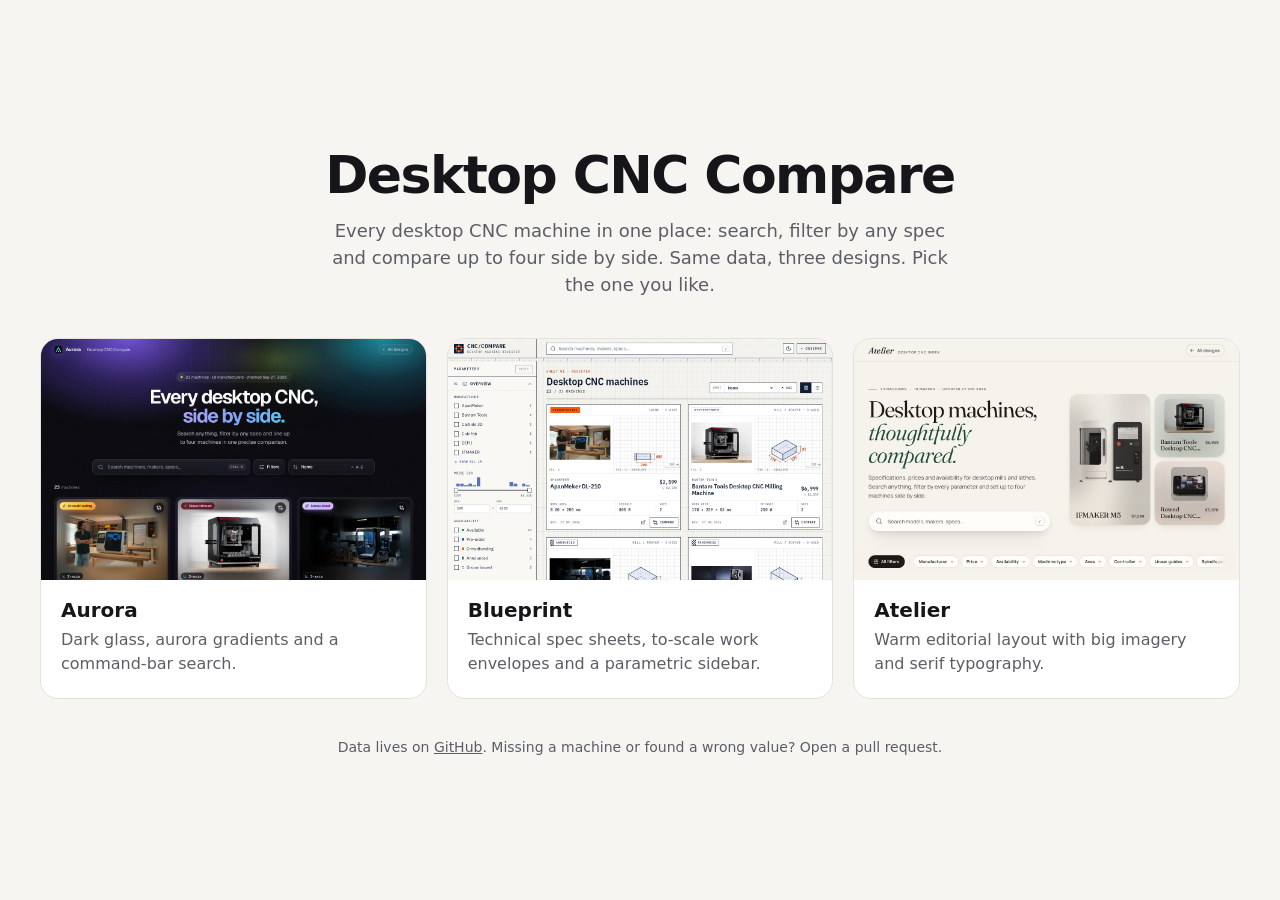
==== site/index.html @ c028979e "feat(site): three designs and a design picker - Aurora: dark glass, command-bar search, command-pale" ====
<!doctype html>
<html lang="en">
<head>
  <meta charset="utf-8">
  <meta name="viewport" content="width=device-width, initial-scale=1">
  <title>Desktop CNC Compare</title>
  <meta name="description" content="Browse, filter and compare desktop CNC machines side by side. Pick one of three designs.">
  <link rel="icon" href="data:image/svg+xml,%3Csvg xmlns='http://www.w3.org/2000/svg' viewBox='0 0 24 24' fill='none' stroke='%23888' stroke-width='2' stroke-linecap='round' stroke-linejoin='round'%3E%3Cpath d='M18 6h4'/%3E%3Cpath d='m5 10-2 8'/%3E%3Cpath d='m7 18 2-8'/%3E%3Cpath d='M13 10H4a2 2 0 0 1-2-2V4a2 2 0 0 1 2-2h9a1 1 0 0 1 1 1v6a1 1 0 0 1-1 1l-.81 3.242a1 1 0 0 1-.97.758H8'/%3E%3C/svg%3E">
  <style>
    :root {
      color-scheme: light dark;
      --bg: #f6f5f2; --fg: #16161a; --muted: #5d5d66; --card: #fff; --line: #e4e2dc;
      font-family: ui-sans-serif, system-ui, -apple-system, "Segoe UI", Roboto, sans-serif;
    }
    @media (prefers-color-scheme: dark) {
      :root { --bg: #0d0d10; --fg: #f1f1f3; --muted: #a0a0ab; --card: #17171c; --line: #2a2a31; }
    }
    * { box-sizing: border-box; }
    body { margin: 0; background: var(--bg); color: var(--fg); min-height: 100dvh; display: grid; place-content: center; padding: 48px 16px; }
    header { text-align: center; max-width: 640px; margin: 0 auto 40px; }
    h1 { font-size: clamp(2rem, 5vw, 3.25rem); letter-spacing: -0.03em; margin: 0 0 12px; }
    header p { color: var(--muted); font-size: 1.125rem; line-height: 1.5; margin: 0; }
    ul { list-style: none; padding: 0; margin: 0 auto; display: grid; gap: 20px; grid-template-columns: repeat(auto-fit, minmax(min(100%, 320px), 1fr)); max-width: 1200px; }
    a { display: block; height: 100%; color: inherit; text-decoration: none; background: var(--card); border: 1px solid var(--line); border-radius: 18px; overflow: hidden; transition: transform .2s ease, box-shadow .2s ease; }
    a:hover { transform: translateY(-4px); box-shadow: 0 18px 40px -18px rgb(0 0 0 / .35); }
    a:focus-visible { outline: 3px solid #6d5dfc; outline-offset: 3px; }
    img { display: block; width: 100%; aspect-ratio: 16 / 10; object-fit: cover; object-position: top; background: var(--line); }
    .body { padding: 18px 20px 22px; }
    h2 { margin: 0 0 6px; font-size: 1.25rem; }
    .body p { margin: 0; color: var(--muted); line-height: 1.5; }
    footer { text-align: center; margin-top: 40px; color: var(--muted); font-size: .875rem; }
    footer a { display: inline; background: none; border: 0; text-decoration: underline; }
    @media (prefers-reduced-motion: reduce) { a { transition: none; } a:hover { transform: none; } }
  </style>
</head>
<body>
  <header>
    <h1>Desktop CNC Compare</h1>
    <p>Every desktop CNC machine in one place: search, filter by any spec and compare up to four side by side. Same data, three designs. Pick the one you like.</p>
  </header>
  <main>
    <ul>
      <li><a href="aurora/"><img src="previews/aurora.jpg" alt="Preview of the Aurora design" loading="lazy"><div class="body"><h2>Aurora</h2><p>Dark glass, aurora gradients and a command-bar search.</p></div></a></li>
      <li><a href="blueprint/"><img src="previews/blueprint.jpg" alt="Preview of the Blueprint design" loading="lazy"><div class="body"><h2>Blueprint</h2><p>Technical spec sheets, to-scale work envelopes and a parametric sidebar.</p></div></a></li>
      <li><a href="atelier/"><img src="previews/atelier.jpg" alt="Preview of the Atelier design" loading="lazy"><div class="body"><h2>Atelier</h2><p>Warm editorial layout with big imagery and serif typography.</p></div></a></li>
    </ul>
  </main>
  <footer>Data lives on <a href="https://github.com/oxelf/desktop_cnc_compare">GitHub</a>. Missing a machine or found a wrong value? Open a pull request.</footer>
</body>
</html>
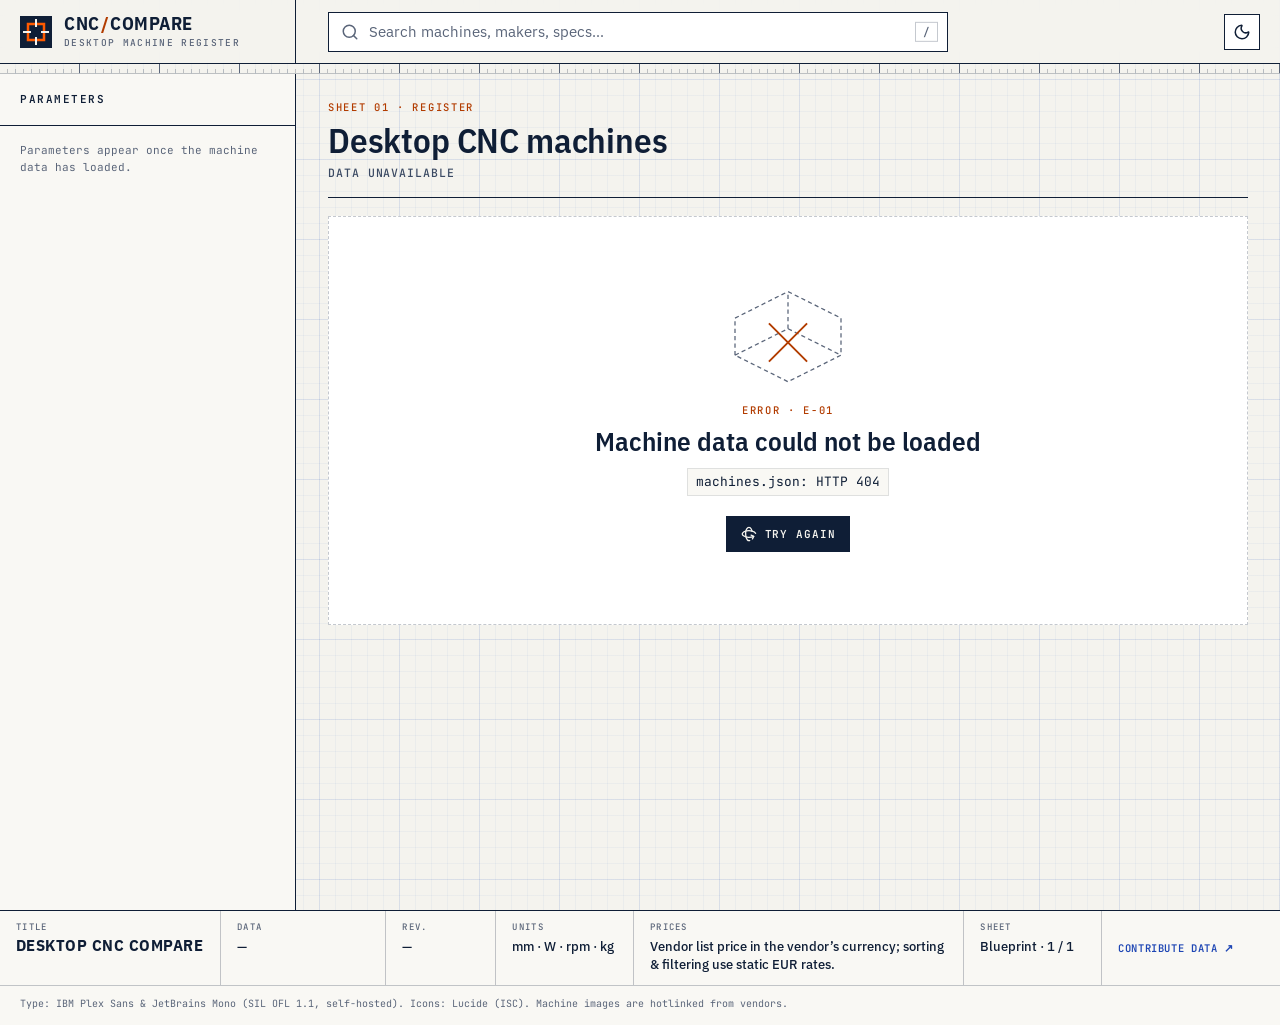
==== commit 458739f2: "refactor(site): ship Blueprint as the only design at the site root - move site/blueprint/* to site/ " ====
--- a/site/index.html
+++ b/site/index.html
@@ -2,49 +2,109 @@
 <html lang="en">
 <head>
   <meta charset="utf-8">
-  <meta name="viewport" content="width=device-width, initial-scale=1">
+  <meta name="viewport" content="width=device-width, initial-scale=1, viewport-fit=cover">
   <title>Desktop CNC Compare</title>
-  <meta name="description" content="Browse, filter and compare desktop CNC machines side by side. Pick one of three designs.">
-  <link rel="icon" href="data:image/svg+xml,%3Csvg xmlns='http://www.w3.org/2000/svg' viewBox='0 0 24 24' fill='none' stroke='%23888' stroke-width='2' stroke-linecap='round' stroke-linejoin='round'%3E%3Cpath d='M18 6h4'/%3E%3Cpath d='m5 10-2 8'/%3E%3Cpath d='m7 18 2-8'/%3E%3Cpath d='M13 10H4a2 2 0 0 1-2-2V4a2 2 0 0 1 2-2h9a1 1 0 0 1 1 1v6a1 1 0 0 1-1 1l-.81 3.242a1 1 0 0 1-.97.758H8'/%3E%3C/svg%3E">
-  <style>
-    :root {
-      color-scheme: light dark;
-      --bg: #f6f5f2; --fg: #16161a; --muted: #5d5d66; --card: #fff; --line: #e4e2dc;
-      font-family: ui-sans-serif, system-ui, -apple-system, "Segoe UI", Roboto, sans-serif;
-    }
-    @media (prefers-color-scheme: dark) {
-      :root { --bg: #0d0d10; --fg: #f1f1f3; --muted: #a0a0ab; --card: #17171c; --line: #2a2a31; }
-    }
-    * { box-sizing: border-box; }
-    body { margin: 0; background: var(--bg); color: var(--fg); min-height: 100dvh; display: grid; place-content: center; padding: 48px 16px; }
-    header { text-align: center; max-width: 640px; margin: 0 auto 40px; }
-    h1 { font-size: clamp(2rem, 5vw, 3.25rem); letter-spacing: -0.03em; margin: 0 0 12px; }
-    header p { color: var(--muted); font-size: 1.125rem; line-height: 1.5; margin: 0; }
-    ul { list-style: none; padding: 0; margin: 0 auto; display: grid; gap: 20px; grid-template-columns: repeat(auto-fit, minmax(min(100%, 320px), 1fr)); max-width: 1200px; }
-    a { display: block; height: 100%; color: inherit; text-decoration: none; background: var(--card); border: 1px solid var(--line); border-radius: 18px; overflow: hidden; transition: transform .2s ease, box-shadow .2s ease; }
-    a:hover { transform: translateY(-4px); box-shadow: 0 18px 40px -18px rgb(0 0 0 / .35); }
-    a:focus-visible { outline: 3px solid #6d5dfc; outline-offset: 3px; }
-    img { display: block; width: 100%; aspect-ratio: 16 / 10; object-fit: cover; object-position: top; background: var(--line); }
-    .body { padding: 18px 20px 22px; }
-    h2 { margin: 0 0 6px; font-size: 1.25rem; }
-    .body p { margin: 0; color: var(--muted); line-height: 1.5; }
-    footer { text-align: center; margin-top: 40px; color: var(--muted); font-size: .875rem; }
-    footer a { display: inline; background: none; border: 0; text-decoration: underline; }
-    @media (prefers-reduced-motion: reduce) { a { transition: none; } a:hover { transform: none; } }
-  </style>
+  <meta name="description" content="Spec-sheet comparison of desktop CNC mills and lathes: filter by any parameter, compare up to four machines side by side with to-scale work envelopes.">
+  <meta name="theme-color" content="#F4F3EE" media="(prefers-color-scheme: light)">
+  <meta name="theme-color" content="#0C3263" media="(prefers-color-scheme: dark)">
+  <link rel="icon" href="data:image/svg+xml,%3Csvg xmlns='http://www.w3.org/2000/svg' viewBox='0 0 32 32'%3E%3Crect width='32' height='32' fill='%230F1E36'/%3E%3Crect x='7' y='7' width='18' height='18' fill='none' stroke='%23FF5A00' stroke-width='2.5'/%3E%3Cpath d='M16 2v8M16 22v8M2 16h8M22 16h8' stroke='%23F4F3EE' stroke-width='2'/%3E%3C/svg%3E">
+  <link rel="preload" href="fonts/ibm-plex-sans.woff2" as="font" type="font/woff2" crossorigin>
+  <link rel="preload" href="fonts/jetbrains-mono.woff2" as="font" type="font/woff2" crossorigin>
+  <link rel="stylesheet" href="style.css">
+  <script>
+    // Apply the saved drawing mode before first paint (no flash).
+    try {
+      const t = localStorage.getItem('bp-theme');
+      document.documentElement.dataset.theme = t || (matchMedia('(prefers-color-scheme: dark)').matches ? 'dark' : 'light');
+    } catch { document.documentElement.dataset.theme = 'light'; }
+  </script>
+  <script type="module" src="app.js"></script>
 </head>
 <body>
-  <header>
-    <h1>Desktop CNC Compare</h1>
-    <p>Every desktop CNC machine in one place: search, filter by any spec and compare up to four side by side. Same data, three designs. Pick the one you like.</p>
+  <a class="skip" href="#main">Skip to results</a>
+
+  <header class="appbar">
+    <div class="brand">
+      <svg class="brand-mark" viewBox="0 0 32 32" aria-hidden="true"><rect class="bm-bg" width="32" height="32"/><rect class="bm-sq" x="8" y="8" width="16" height="16"/><path class="bm-x" d="M16 3v8M16 21v8M3 16h8M21 16h8"/></svg>
+      <div class="brand-t">
+        <span class="brand-name">CNC<span class="slash">/</span>Compare</span>
+        <span class="brand-sub">Desktop machine register</span>
+      </div>
+    </div>
+    <div class="search" role="search">
+      <label class="sr" for="q">Search machines</label>
+      <svg class="icon search-i" width="18" height="18" viewBox="0 0 24 24" fill="none" stroke="currentColor" stroke-width="2" stroke-linecap="round" stroke-linejoin="round" aria-hidden="true"><path d="m21 21-4.34-4.34"/><circle cx="11" cy="11" r="8"/></svg>
+      <input id="q" type="search" placeholder="Search machines, makers, specs…" autocomplete="off" spellcheck="false" enterkeyhint="search">
+      <kbd class="search-k" aria-hidden="true">/</kbd>
+    </div>
+    <nav class="appbar-r" aria-label="Site">
+      <button class="icon-btn" id="theme" type="button" aria-label="Switch to blueprint mode" title="Blueprint mode"></button>
+    </nav>
   </header>
-  <main>
-    <ul>
-      <li><a href="aurora/"><img src="previews/aurora.jpg" alt="Preview of the Aurora design" loading="lazy"><div class="body"><h2>Aurora</h2><p>Dark glass, aurora gradients and a command-bar search.</p></div></a></li>
-      <li><a href="blueprint/"><img src="previews/blueprint.jpg" alt="Preview of the Blueprint design" loading="lazy"><div class="body"><h2>Blueprint</h2><p>Technical spec sheets, to-scale work envelopes and a parametric sidebar.</p></div></a></li>
-      <li><a href="atelier/"><img src="previews/atelier.jpg" alt="Preview of the Atelier design" loading="lazy"><div class="body"><h2>Atelier</h2><p>Warm editorial layout with big imagery and serif typography.</p></div></a></li>
-    </ul>
-  </main>
-  <footer>Data lives on <a href="https://github.com/oxelf/desktop_cnc_compare">GitHub</a>. Missing a machine or found a wrong value? Open a pull request.</footer>
+  <div class="ruler" aria-hidden="true"></div>
+
+  <div class="layout" id="layout">
+    <aside class="sidebar" id="sidebar" aria-label="Filters">
+      <div class="panel" id="panel">
+        <div class="panel-head">
+          <h2 class="panel-title">Parameters</h2>
+        </div>
+        <div class="skel-lines" aria-hidden="true"><i></i><i></i><i></i><i></i><i></i><i></i><i></i></div>
+      </div>
+    </aside>
+
+    <main id="main" tabindex="-1">
+      <section class="catalog" id="catalog" aria-labelledby="h-catalog">
+        <div class="cat-head">
+          <div class="cat-title">
+            <p class="eyebrow">Sheet 01 · Register</p>
+            <h1 id="h-catalog">Desktop CNC machines</h1>
+            <p class="count" id="count" aria-live="polite">Loading data…</p>
+          </div>
+          <div class="tools" id="tools" hidden></div>
+        </div>
+        <div class="chips" id="chips" hidden></div>
+        <div class="results grid" id="results" aria-busy="true">
+          <div class="loading" role="status">
+            <svg class="plot" viewBox="0 0 120 80" aria-hidden="true"><path d="M20 58 L60 35 L100 58 L60 78 Z M20 58 V26 L60 5 L100 26 V58 M60 35 V5 M20 26 L60 45 L100 26 M60 45 V78"/></svg>
+            <span>Plotting machine register…</span>
+          </div>
+          <div class="card skel" aria-hidden="true"></div><div class="card skel" aria-hidden="true"></div><div class="card skel" aria-hidden="true"></div>
+          <div class="card skel" aria-hidden="true"></div><div class="card skel" aria-hidden="true"></div><div class="card skel" aria-hidden="true"></div>
+        </div>
+      </section>
+
+      <section class="compare" id="compare" aria-labelledby="h-compare" hidden></section>
+    </main>
+  </div>
+
+  <footer class="titleblock" id="titleblock">
+    <div class="tb-grid">
+      <div class="tb-cell tb-title"><span class="tb-k">Title</span><span class="tb-v">Desktop CNC Compare</span></div>
+      <div class="tb-cell"><span class="tb-k">Data</span><span class="tb-v" id="tb-count">—</span></div>
+      <div class="tb-cell"><span class="tb-k">Rev.</span><span class="tb-v" id="tb-rev">—</span></div>
+      <div class="tb-cell"><span class="tb-k">Units</span><span class="tb-v">mm · W · rpm · kg</span></div>
+      <div class="tb-cell tb-wide"><span class="tb-k">Prices</span><span class="tb-v">Vendor list price in the vendor’s currency; sorting &amp; filtering use static EUR rates.</span></div>
+      <div class="tb-cell"><span class="tb-k">Sheet</span><span class="tb-v">Blueprint · 1 / 1</span></div>
+      <div class="tb-cell tb-links"><a href="https://github.com/oxelf/desktop_cnc_compare" rel="noopener">Contribute data ↗</a></div>
+    </div>
+    <p class="tb-legal">Type: IBM Plex Sans &amp; JetBrains Mono (SIL OFL 1.1, self-hosted). Icons: Lucide (ISC). Machine images are hotlinked from vendors.</p>
+  </footer>
+
+  <aside class="tray" id="tray" aria-label="Comparison selection" hidden></aside>
+
+  <dialog class="drawer" id="drawer" aria-labelledby="drawer-t">
+    <div class="drawer-head">
+      <h2 id="drawer-t">Parameters</h2>
+      <button class="icon-btn" type="button" data-close-drawer aria-label="Close filters"></button>
+    </div>
+    <div class="drawer-body" id="drawer-body"></div>
+    <div class="drawer-foot">
+      <button class="btn ghost" type="button" data-clear>Reset</button>
+      <button class="btn primary" type="button" data-close-drawer id="drawer-show">Show results</button>
+    </div>
+  </dialog>
+
+  <ul class="combo-list" id="add-list" role="listbox" aria-label="Machines" hidden></ul>
 </body>
 </html>
--- a/site/style.css
+++ b/site/style.css
@@ -0,0 +1,1013 @@
+/* BLUEPRINT — drafting-paper spec sheets. Self-hosted type, no external requests. */
+
+@font-face {
+  font-family: 'Plex';
+  src: url('fonts/ibm-plex-sans.woff2') format('woff2-variations'), url('fonts/ibm-plex-sans.woff2') format('woff2');
+  font-weight: 100 700;
+  font-stretch: 75% 100%;
+  font-style: normal;
+  font-display: swap;
+}
+@font-face {
+  font-family: 'JBMono';
+  src: url('fonts/jetbrains-mono.woff2') format('woff2-variations'), url('fonts/jetbrains-mono.woff2') format('woff2');
+  font-weight: 100 800;
+  font-style: normal;
+  font-display: swap;
+}
+
+/* ---------- tokens ---------- */
+
+:root {
+  color-scheme: light;
+  --sans: 'Plex', 'IBM Plex Sans', system-ui, -apple-system, 'Segoe UI', sans-serif;
+  --mono: 'JBMono', 'JetBrains Mono', ui-monospace, 'SF Mono', Menlo, Consolas, monospace;
+
+  --paper: #f4f3ee;
+  --panel: #f9f8f4;
+  --card: #ffffff;
+  --img-bg: #ffffff;
+  --ink: #0f1e36;
+  --ink-2: #3b4a63;
+  --ink-3: #5a6579;
+  --line: #0f1e36;
+  --line-2: rgb(15 30 54 / 0.24);
+  --hair: rgb(15 30 54 / 0.11);
+  --blue: #1e46b4;
+  --blue-soft: rgb(30 70 180 / 0.07);
+  --orange: #ff5a00;
+  --orange-ink: #b23c00;
+  --on-orange: #0f1e36;
+  --focus: #1e46b4;
+  --grid-minor: rgb(30 70 180 / 0.045);
+  --grid-major: rgb(30 70 180 / 0.085);
+  --glass: rgb(244 243 238 / 0.88);
+  --shadow: 0 18px 40px -18px rgb(15 30 54 / 0.45);
+
+  --s-a: #1e46b4;  --s-a-on: #ffffff;
+  --s-b: #ff5a00;  --s-b-on: #0f1e36;
+  --s-c: #0f1e36;  --s-c-on: #ffffff;
+  --s-d: #0a7266;  --s-d-on: #ffffff;
+
+  --sidebar: 296px;
+  --appbar: 64px;
+  --gut: 32px;
+}
+
+:root[data-theme='dark'] {
+  color-scheme: dark;
+  --paper: #0c3263;
+  --panel: #0e376b;
+  --card: #103a70;
+  --img-bg: #e6edf7;
+  --ink: #f2f6ff;
+  --ink-2: #c3d3ee;
+  --ink-3: #9db3d8;
+  --line: rgb(242 246 255 / 0.82);
+  --line-2: rgb(242 246 255 / 0.3);
+  --hair: rgb(242 246 255 / 0.14);
+  --blue: #a9c8ff;
+  --blue-soft: rgb(169 200 255 / 0.1);
+  --orange: #ff8a3d;
+  --orange-ink: #ffa061;
+  --on-orange: #0c3263;
+  --focus: #ffb27a;
+  --grid-minor: rgb(255 255 255 / 0.045);
+  --grid-major: rgb(255 255 255 / 0.1);
+  --glass: rgb(12 50 99 / 0.9);
+  --shadow: 0 18px 40px -18px rgb(0 0 0 / 0.6);
+
+  --s-a: #ffffff;  --s-a-on: #0c3263;
+  --s-b: #ff8a3d;  --s-b-on: #0c3263;
+  --s-c: #7fe0d0;  --s-c-on: #0c3263;
+  --s-d: #ffd166;  --s-d-on: #0c3263;
+}
+
+/* ---------- base ---------- */
+
+*, *::before, *::after { box-sizing: border-box; }
+html { -webkit-text-size-adjust: 100%; text-size-adjust: 100%; }
+body {
+  margin: 0;
+  min-height: 100dvh;
+  color: var(--ink);
+  font: 400 14px/1.45 var(--sans);
+  font-feature-settings: 'ss02';
+  background-color: var(--paper);
+  background-image:
+    linear-gradient(var(--grid-major) 1px, transparent 1px),
+    linear-gradient(90deg, var(--grid-major) 1px, transparent 1px),
+    linear-gradient(var(--grid-minor) 1px, transparent 1px),
+    linear-gradient(90deg, var(--grid-minor) 1px, transparent 1px);
+  background-size: 80px 80px, 80px 80px, 16px 16px, 16px 16px;
+  background-position: -1px -1px;
+  -webkit-font-smoothing: antialiased;
+}
+img, svg { display: block; }
+button, input, select { font: inherit; color: inherit; }
+button { cursor: pointer; }
+a { color: var(--blue); }
+h1, h2, h3, h4, p { margin: 0; }
+code { font-family: var(--mono); font-size: 0.92em; }
+
+:focus-visible { outline: 2px solid var(--focus); outline-offset: 2px; }
+::selection { background: var(--orange); color: var(--on-orange); }
+
+.sr {
+  position: absolute !important; width: 1px; height: 1px; padding: 0; margin: -1px;
+  overflow: hidden; clip: rect(0 0 0 0); white-space: nowrap; border: 0;
+}
+.skip {
+  position: absolute; left: 12px; top: -80px; z-index: 200; padding: 10px 14px;
+  background: var(--ink); color: var(--paper); font: 600 12px var(--mono); text-transform: uppercase; letter-spacing: 0.08em;
+}
+.skip:focus { top: 12px; }
+[hidden] { display: none !important; }
+
+.eyebrow {
+  font: 500 10.5px/1 var(--mono); letter-spacing: 0.16em; text-transform: uppercase; color: var(--orange-ink);
+  margin-bottom: 10px;
+}
+.nil { color: var(--ink-3); font-family: var(--mono); }
+
+/* ---------- buttons ---------- */
+
+.btn {
+  display: inline-flex; align-items: center; justify-content: center; gap: 8px;
+  height: 36px; padding: 0 14px; border: 1px solid var(--line); border-radius: 0;
+  background: var(--card); color: var(--ink); text-decoration: none; white-space: nowrap;
+  font: 600 11px/1 var(--mono); letter-spacing: 0.08em; text-transform: uppercase;
+  transition: background-color 0.12s, color 0.12s, border-color 0.12s;
+}
+.btn:hover { background: var(--ink); color: var(--paper); }
+.btn.primary { background: var(--ink); color: var(--paper); }
+.btn.primary:hover { background: var(--orange); border-color: var(--orange); color: var(--on-orange); }
+.btn.ghost { background: transparent; }
+.btn.ghost:hover { background: var(--ink); color: var(--paper); }
+.btn.sm { height: 28px; padding: 0 10px; font-size: 10px; gap: 6px; }
+.btn.icon-only { width: 36px; padding: 0; }
+.btn:disabled { opacity: 0.38; pointer-events: none; }
+
+.icon-btn {
+  display: inline-grid; place-items: center; width: 36px; height: 36px; padding: 0;
+  border: 1px solid var(--line); border-radius: 0; background: var(--card); color: var(--ink);
+  transition: background-color 0.12s, color 0.12s;
+}
+.icon-btn:hover { background: var(--ink); color: var(--paper); }
+.icon-btn.sm { width: 28px; height: 28px; border-color: transparent; background: transparent; color: var(--ink-2); }
+.icon-btn.sm:hover { background: var(--ink); color: var(--paper); }
+
+/* ---------- app bar ---------- */
+
+.appbar {
+  position: sticky; top: 0; z-index: 30;
+  display: grid; grid-template-columns: var(--sidebar) minmax(0, 1fr) auto; align-items: center;
+  height: var(--appbar); border-bottom: 1px solid var(--line);
+  background: var(--glass); backdrop-filter: blur(10px); -webkit-backdrop-filter: blur(10px);
+}
+.brand { display: flex; align-items: center; gap: 12px; height: 100%; padding: 0 20px; border-right: 1px solid var(--line); min-width: 0; }
+.brand-mark { width: 32px; height: 32px; flex: none; }
+.bm-bg { fill: var(--ink); }
+.bm-sq { fill: none; stroke: var(--orange); stroke-width: 2.5; }
+.bm-x { stroke: var(--paper); stroke-width: 2; }
+.brand-name { display: block; font: 700 18px/1 var(--sans); font-stretch: 82%; letter-spacing: 0.03em; text-transform: uppercase; }
+.brand-name .slash { color: var(--orange-ink); margin: 0 1px; }
+.brand-sub { display: block; margin-top: 5px; font: 500 9.5px/1 var(--mono); letter-spacing: 0.14em; text-transform: uppercase; color: var(--ink-3); white-space: nowrap; }
+
+.search { position: relative; margin: 0 var(--gut); max-width: 620px; width: calc(100% - 2 * var(--gut)); }
+.search input {
+  width: 100%; height: 40px; padding: 0 40px; border: 1px solid var(--line); border-radius: 0;
+  background: var(--card); font-size: 15px; appearance: none; -webkit-appearance: none;
+}
+.search input::placeholder { color: var(--ink-3); opacity: 1; }
+.search input:focus { outline: 2px solid var(--focus); outline-offset: -1px; }
+.search input::-webkit-search-cancel-button { cursor: pointer; }
+.search-i { position: absolute; left: 13px; top: 50%; transform: translateY(-50%); color: var(--ink-3); pointer-events: none; }
+.search-k {
+  position: absolute; right: 10px; top: 50%; transform: translateY(-50%);
+  padding: 2px 7px; border: 1px solid var(--line-2); font: 500 11px/1.3 var(--mono); color: var(--ink-3); pointer-events: none;
+}
+.search input:not(:placeholder-shown) ~ .search-k { display: none; }
+
+.appbar-r { display: flex; align-items: center; gap: 10px; padding: 0 20px; }
+
+.ruler {
+  height: 10px; border-bottom: 1px solid var(--line-2);
+  background-image: linear-gradient(90deg, var(--ink-3) 1px, transparent 1px), linear-gradient(90deg, var(--line-2) 1px, transparent 1px);
+  background-size: 80px 10px, 8px 4px; background-repeat: repeat-x; background-position: -1px 100%, -1px 100%;
+}
+
+/* ---------- layout ---------- */
+
+.layout { display: grid; grid-template-columns: var(--sidebar) minmax(0, 1fr); min-height: calc(100dvh - var(--appbar)); }
+/* paint the sidebar column to the bottom of the page (the panel itself is a sticky, viewport-high scroller) */
+.layout:not(.is-compare) {
+  background: linear-gradient(90deg, var(--panel) calc(var(--sidebar) - 1px), var(--line) calc(var(--sidebar) - 1px), var(--line) var(--sidebar), transparent var(--sidebar)) no-repeat;
+}
+.layout.is-compare { grid-template-columns: minmax(0, 1fr); }
+.layout.is-compare .sidebar { display: none; }
+main { min-width: 0; outline: none; }
+
+/* ---------- sidebar / filters ---------- */
+
+.sidebar {
+  position: sticky; top: var(--appbar); align-self: start;
+  height: calc(100dvh - var(--appbar)); overflow-y: auto; overscroll-behavior: contain;
+  border-right: 1px solid var(--line); background: var(--panel);
+  scrollbar-width: thin; scrollbar-color: var(--line-2) transparent;
+}
+.panel-head {
+  position: sticky; top: 0; z-index: 2; display: flex; align-items: center; justify-content: space-between; gap: 8px;
+  height: 52px; padding: 0 14px 0 20px; background: var(--panel); border-bottom: 1px solid var(--line);
+}
+.panel-title { display: flex; align-items: center; gap: 10px; font: 600 11px/1 var(--mono); letter-spacing: 0.14em; text-transform: uppercase; }
+.panel-n { padding: 4px 6px; background: var(--orange); color: var(--on-orange); font-size: 9.5px; letter-spacing: 0.08em; }
+.panel-foot { padding: 16px 20px 24px; font: 400 11px/1.5 var(--mono); color: var(--ink-3); }
+.panel-foot code { color: var(--ink-2); }
+.skel-lines { display: grid; gap: 14px; padding: 20px; }
+.skel-lines i { height: 12px; background: var(--hair); }
+.skel-lines i:nth-child(3n) { width: 60%; }
+
+.fgroup { border-bottom: 1px solid var(--hair); }
+.fgroup > summary {
+  display: flex; align-items: center; gap: 10px; height: 46px; padding: 0 14px 0 20px; list-style: none; cursor: pointer; user-select: none;
+  font: 600 13px/1 var(--sans); font-stretch: 85%; letter-spacing: 0.07em; text-transform: uppercase;
+}
+.fgroup > summary::-webkit-details-marker { display: none; }
+.fgroup > summary:hover { background: var(--blue-soft); }
+.fgroup > summary:focus-visible { outline-offset: -2px; }
+.fg-no { width: 18px; font: 500 10px/1 var(--mono); color: var(--ink-3); letter-spacing: 0; }
+.fg-i { color: var(--blue); flex: none; }
+.fg-t { flex: 1; }
+.fg-n { min-width: 18px; padding: 3px 5px; background: var(--ink); color: var(--paper); font: 600 10px/1 var(--mono); text-align: center; }
+.chev { color: var(--ink-3); transition: transform 0.18s; flex: none; }
+.fgroup[open] > summary .chev { transform: rotate(180deg); }
+.fgroup[open] > summary { border-bottom: 1px dashed var(--hair); }
+.fg-body { display: grid; gap: 20px; padding: 14px 16px 20px 20px; }
+
+.fc { min-width: 0; margin: 0; padding: 0; border: 0; }
+.fc-l {
+  padding: 0; margin-bottom: 8px; font: 500 10.5px/1.2 var(--mono); letter-spacing: 0.08em; text-transform: uppercase; color: var(--ink-2);
+}
+.fc-u { margin-left: 8px; color: var(--ink-3); }
+.fc.on > .fc-l, .fc-multi:has(input:checked) > .fc-l { color: var(--orange-ink); }
+.fc-single { font-size: 12.5px; color: var(--ink-2); }
+
+.opts { display: grid; gap: 1px; margin: 0; padding: 0; list-style: none; }
+.opts li.more { display: none; }
+.fc-multi.expanded .opts li.more { display: block; }
+.opt {
+  position: relative; display: grid; grid-template-columns: 16px minmax(0, 1fr) auto; align-items: center; gap: 10px;
+  min-height: 30px; margin: 0 -6px; padding: 0 6px; cursor: pointer; font-size: 13.5px; line-height: 1.25;
+}
+.opt:hover { background: var(--blue-soft); }
+.opt input { position: absolute; left: 6px; top: 50%; width: 16px; height: 16px; margin: -8px 0 0; opacity: 0; cursor: pointer; }
+.box { display: grid; place-items: center; width: 16px; height: 16px; border: 1px solid var(--line); background: var(--card); color: transparent; }
+.opt input:checked + .box { background: var(--ink); border-color: var(--ink); color: var(--paper); }
+.opt input:focus-visible + .box { outline: 2px solid var(--focus); outline-offset: 2px; }
+.opt-l { display: flex; align-items: center; gap: 8px; min-width: 0; overflow-wrap: anywhere; }
+.opt-n { font: 500 11px/1 var(--mono); color: var(--ink-3); font-variant-numeric: tabular-nums; }
+.opts li.zero .opt { color: var(--ink-3); }
+.opts li.zero .box { border-color: var(--line-2); }
+.opts li.zero .st-dot { opacity: 0.5; }
+.more-btn {
+  display: inline-flex; align-items: center; gap: 6px; margin-top: 6px; padding: 4px 0; border: 0; background: none;
+  font: 500 10.5px/1 var(--mono); letter-spacing: 0.08em; text-transform: uppercase; color: var(--blue);
+}
+.more-btn:hover { text-decoration: underline; }
+
+.st-dot { width: 8px; height: 8px; flex: none; border: 1px solid var(--line); }
+.st-dot.st-available { background: #1f9d55; border-color: #1f9d55; }
+.st-dot.st-preorder { background: var(--blue); border-color: var(--blue); }
+.st-dot.st-crowdfunding { background: var(--orange); border-color: var(--orange); }
+.st-dot.st-announced { background: repeating-linear-gradient(-45deg, var(--ink) 0 1.5px, transparent 1.5px 3px); }
+.st-dot.st-discontinued { background: transparent; border-style: dashed; }
+
+/* range: histogram + dual slider + numeric inputs */
+.hist { display: flex; align-items: flex-end; gap: 2px; height: 30px; margin: 0 7px 2px; }
+.hist i { position: relative; flex: 1; height: 100%; }
+.hist i::before { content: ''; position: absolute; inset: auto 0 0; height: calc(var(--a) * 100%); background: var(--hair); }
+.hist i b { position: absolute; inset: auto 0 0; height: calc(var(--p, 0) * 100%); background: var(--blue); opacity: 0.7; transition: height 0.2s; }
+.hist i.out b { background: var(--ink-3); opacity: 0.28; }
+.dual { position: relative; height: 22px; --lo: 0; --hi: 1; }
+.track { position: absolute; left: 7px; right: 7px; top: 50%; height: 2px; margin-top: -1px; background: var(--line-2); }
+.fill { position: absolute; top: 0; bottom: 0; left: calc(var(--lo) * 100%); right: calc((1 - var(--hi)) * 100%); background: var(--ink); }
+.fc.on .fill { background: var(--orange); }
+.dual input[type='range'] {
+  position: absolute; inset: 0; width: 100%; height: 22px; margin: 0; background: none;
+  appearance: none; -webkit-appearance: none; pointer-events: none;
+}
+.dual input[type='range']::-webkit-slider-runnable-track { height: 22px; background: transparent; }
+.dual input[type='range']::-moz-range-track { height: 22px; background: transparent; }
+.dual input[type='range']::-webkit-slider-thumb {
+  -webkit-appearance: none; appearance: none; pointer-events: auto; width: 14px; height: 14px; margin-top: 4px;
+  border: 1.5px solid var(--ink); border-radius: 0; background: var(--card); cursor: ew-resize;
+}
+.dual input[type='range']::-moz-range-thumb {
+  pointer-events: auto; width: 14px; height: 14px; box-sizing: border-box;
+  border: 1.5px solid var(--ink); border-radius: 0; background: var(--card); cursor: ew-resize;
+}
+.dual input[type='range']:hover::-webkit-slider-thumb, .dual input[type='range']:active::-webkit-slider-thumb { background: var(--orange); border-color: var(--orange-ink); }
+.dual input[type='range']:hover::-moz-range-thumb { background: var(--orange); }
+.dual input[type='range']:focus-visible { outline: none; }
+.dual input[type='range']:focus-visible::-webkit-slider-thumb { outline: 2px solid var(--focus); outline-offset: 2px; }
+.dual input[type='range']:focus-visible::-moz-range-thumb { outline: 2px solid var(--focus); outline-offset: 2px; }
+.rng-scale { display: flex; justify-content: space-between; margin-top: 2px; font: 400 10px/1 var(--mono); color: var(--ink-3); }
+.rng-in { display: grid; grid-template-columns: 1fr auto 1fr; align-items: end; gap: 8px; margin-top: 10px; }
+.rng-in label { display: grid; gap: 4px; }
+.rng-in label span { font: 500 9px/1 var(--mono); letter-spacing: 0.1em; text-transform: uppercase; color: var(--ink-3); }
+.rng-in input {
+  width: 100%; height: 30px; padding: 0 8px; border: 1px solid var(--line-2); border-radius: 0; background: var(--card);
+  font: 500 12px var(--mono); appearance: textfield; -moz-appearance: textfield;
+}
+.rng-in input::-webkit-inner-spin-button, .rng-in input::-webkit-outer-spin-button { -webkit-appearance: none; margin: 0; }
+.rng-in input::placeholder { color: var(--ink-3); opacity: 1; }
+.rng-in input:hover { border-color: var(--line); }
+.rng-in input:focus { outline: 2px solid var(--focus); outline-offset: -1px; border-color: transparent; }
+.rng-in .to { padding-bottom: 8px; color: var(--ink-3); font-family: var(--mono); }
+
+/* bool: any / yes / no */
+.seg3 { display: grid; grid-template-columns: repeat(3, 1fr); border: 1px solid var(--line); background: var(--card); }
+.seg3 label { position: relative; }
+.seg3 input { position: absolute; inset: 0; width: 100%; height: 100%; margin: 0; opacity: 0; cursor: pointer; }
+.seg3 span {
+  display: flex; align-items: center; justify-content: center; gap: 6px; height: 30px; border-left: 1px solid var(--line-2);
+  font: 600 10.5px/1 var(--mono); letter-spacing: 0.08em; text-transform: uppercase; pointer-events: none;
+}
+.seg3 label:first-child span { border-left: 0; }
+.seg3 em { font-style: normal; font-weight: 400; color: var(--ink-3); }
+.seg3 label:hover span { background: var(--blue-soft); }
+.seg3 input:checked + span { background: var(--ink); color: var(--paper); }
+.seg3 input:checked + span em { color: inherit; opacity: 0.7; }
+.seg3 input:focus-visible + span { outline: 2px solid var(--focus); outline-offset: 1px; position: relative; z-index: 1; }
+
+/* ---------- catalog head, tools, chips ---------- */
+
+.catalog { padding: 28px var(--gut) 56px; }
+.cat-head {
+  display: flex; align-items: flex-end; justify-content: space-between; gap: 20px 24px; flex-wrap: wrap;
+  padding-bottom: 18px; margin-bottom: 18px; border-bottom: 1px solid var(--line);
+}
+.cat-title h1, .sheet-t h1 { font: 600 34px/1.02 var(--sans); font-stretch: 82%; letter-spacing: -0.005em; }
+.count { margin-top: 10px; font: 500 11.5px/1 var(--mono); letter-spacing: 0.08em; text-transform: uppercase; color: var(--ink-2); }
+.count strong { color: var(--ink); font-size: 13px; font-weight: 700; }
+.count .of { color: var(--ink-3); }
+
+.tools { display: flex; align-items: center; gap: 10px; flex-wrap: wrap; }
+.filters-btn { display: none; }
+.filters-btn .n { min-width: 18px; padding: 3px 4px; background: var(--orange); color: var(--on-orange); font-size: 10px; }
+.sort { display: flex; align-items: stretch; height: 36px; border: 1px solid var(--line); background: var(--card); }
+.sort-l { display: flex; align-items: center; padding: 0 10px; border-right: 1px solid var(--line-2); font: 500 10px/1 var(--mono); letter-spacing: 0.12em; text-transform: uppercase; color: var(--ink-3); }
+.sort select {
+  min-width: 0; padding: 0 30px 0 10px; border: 0; border-radius: 0; background-color: transparent; appearance: none; -webkit-appearance: none;
+  font: 500 13px var(--sans); cursor: pointer;
+  background-image: linear-gradient(45deg, transparent 50%, currentColor 50%), linear-gradient(135deg, currentColor 50%, transparent 50%);
+  background-position: calc(100% - 15px) 55%, calc(100% - 10px) 55%; background-size: 5px 5px; background-repeat: no-repeat;
+}
+.sort select:focus-visible { outline-offset: -2px; }
+.sort option, .sort optgroup { background: var(--card); color: var(--ink); }
+.sort .dir { height: 100%; border: 0; border-left: 1px solid var(--line-2); gap: 4px; padding: 0 10px; min-width: 70px; }
+.seg { display: flex; border: 1px solid var(--line); background: var(--card); }
+.seg button { display: grid; place-items: center; width: 36px; height: 34px; padding: 0; border: 0; background: transparent; color: var(--ink-2); }
+.seg button + button { border-left: 1px solid var(--line-2); }
+.seg button:hover { background: var(--blue-soft); color: var(--ink); }
+.seg button[aria-pressed='true'] { background: var(--ink); color: var(--paper); }
+.seg button:focus-visible { outline-offset: -3px; }
+
+.chips { display: flex; align-items: center; gap: 8px 12px; flex-wrap: wrap; margin: -4px 0 20px; }
+.chip-list { display: flex; flex-wrap: wrap; gap: 8px; margin: 0; padding: 0; list-style: none; }
+.chip { display: inline-flex; align-items: stretch; max-width: 100%; height: 28px; border: 1px solid var(--line); background: var(--card); font: 500 11.5px/26px var(--mono); }
+.chip-k { padding: 0 8px; background: var(--ink); color: var(--paper); font-size: 9.5px; letter-spacing: 0.1em; text-transform: uppercase; white-space: nowrap; }
+.chip-v { max-width: 280px; padding: 0 8px; overflow: hidden; white-space: nowrap; text-overflow: ellipsis; }
+.chip button { display: grid; place-items: center; width: 28px; padding: 0; border: 0; border-left: 1px solid var(--line-2); background: none; color: var(--ink-2); }
+.chip button:hover { background: var(--orange); color: var(--on-orange); }
+.chip button:focus-visible { outline-offset: -2px; }
+
+/* ---------- media frames ---------- */
+
+.media { position: relative; display: block; overflow: hidden; }
+.media img { width: 100%; height: 100%; object-fit: contain; }
+.ph {
+  position: absolute; inset: 0; display: none; flex-direction: column; align-items: center; justify-content: center; gap: 8px;
+  color: var(--ink-3); font: 500 9.5px/1 var(--mono); letter-spacing: 0.12em; text-transform: uppercase;
+  background: repeating-linear-gradient(-45deg, transparent 0 7px, var(--hair) 7px 8px);
+}
+.media.broken img { display: none; }
+.media.broken .ph, .media.noimg .ph { display: flex; }
+.l-th .ph span, .slot-img .ph span, .o-img .ph span, .acc-img .ph span, .mh-img .ph span { display: none; }
+.l-th .ph svg, .slot-img .ph svg, .o-img .ph svg, .acc-img .ph svg { width: 16px; height: 16px; }
+:root[data-theme='dark'] .ph { color: #4a5f80; background-color: var(--img-bg); }
+
+/* ---------- cards: spec sheets ---------- */
+
+.results.grid { display: grid; grid-template-columns: repeat(auto-fill, minmax(min(100%, 316px), 1fr)); gap: 24px; }
+
+.card {
+  position: relative; display: flex; flex-direction: column; min-width: 0;
+  background: var(--card); border: 1px solid var(--line);
+  transition: box-shadow 0.18s, transform 0.18s;
+}
+.card::before, .card::after {
+  content: ''; position: absolute; width: 12px; height: 12px; border: 1.5px solid var(--orange); opacity: 0;
+  transition: opacity 0.15s, transform 0.15s; pointer-events: none;
+}
+.card::before { top: -7px; left: -7px; border-right: 0; border-bottom: 0; transform: translate(3px, 3px); }
+.card::after { bottom: -7px; right: -7px; border-left: 0; border-top: 0; transform: translate(-3px, -3px); }
+.card:not(.skel):hover::before, .card:not(.skel):hover::after, .card:focus-within::before, .card:focus-within::after, .card.sel::before, .card.sel::after {
+  opacity: 1; transform: none;
+}
+.card:not(.skel):hover { box-shadow: var(--shadow); }
+.card.sel { border-color: var(--orange); box-shadow: inset 0 0 0 1px var(--orange); }
+
+.c-strip {
+  display: flex; align-items: center; gap: 8px; min-height: 36px; padding: 0 10px 0 12px; border-bottom: 1px solid var(--hair);
+  font: 500 10px/1 var(--mono); letter-spacing: 0.08em; text-transform: uppercase; color: var(--ink-3);
+}
+.c-meta { margin-left: auto; white-space: nowrap; overflow: hidden; text-overflow: ellipsis; }
+.c-key:empty { display: none; }
+.c-key { display: inline-flex; align-items: center; gap: 3px; height: 20px; padding: 0 6px 0 5px; flex: none; background: var(--orange); color: var(--on-orange); font-weight: 700; font-size: 11px; }
+.c-key svg { stroke-width: 3; }
+
+.stage {
+  display: inline-flex; align-items: center; gap: 6px; height: 20px; padding: 0 7px; flex: none;
+  border: 1px solid var(--line-2); color: var(--ink-2); white-space: nowrap;
+  font: 600 9.5px/1 var(--mono); letter-spacing: 0.1em; text-transform: uppercase;
+}
+.stage .led { width: 6px; height: 6px; background: #1f9d55; box-shadow: 0 0 0 2px rgb(31 157 85 / 0.18); }
+.stage.st-preorder { background: var(--blue); border-color: var(--blue); color: var(--card); }
+.stage.st-crowdfunding { background: var(--orange); border-color: var(--orange); color: var(--on-orange); }
+.stage.st-announced {
+  border-color: var(--ink); color: var(--ink); padding-left: 18px; position: relative;
+  background: linear-gradient(90deg, transparent 12px, var(--card) 12px), repeating-linear-gradient(-45deg, var(--ink) 0 2px, transparent 2px 5px);
+}
+.stage.st-discontinued { border-style: dashed; color: var(--ink-3); text-decoration: line-through; }
+
+.c-figs { display: grid; grid-template-columns: 1fr 1fr; border-bottom: 1px solid var(--hair); }
+.c-fig { position: relative; margin: 0; aspect-ratio: 1 / 0.86; min-width: 0; }
+.c-fig figcaption {
+  position: absolute; left: 8px; bottom: 7px; font: 500 8.5px/1 var(--mono); letter-spacing: 0.12em; text-transform: uppercase; color: var(--ink-3);
+  pointer-events: none;
+}
+.c-img { border-right: 1px solid var(--hair); background: var(--img-bg); }
+.c-img .media { position: absolute; inset: 0; padding: 10px 10px 22px; }
+:root[data-theme='dark'] .media img { mix-blend-mode: multiply; }
+:root[data-theme='dark'] .c-img figcaption { color: #4a5f80; }
+.c-env {
+  background-color: var(--card);
+  background-image: linear-gradient(var(--hair) 1px, transparent 1px), linear-gradient(90deg, var(--hair) 1px, transparent 1px);
+  background-size: 12px 12px; background-position: -1px -1px;
+}
+.c-env svg { position: absolute; inset: 0; width: 100%; height: 100%; }
+
+.c-title { display: grid; grid-template-columns: minmax(0, 1fr) auto; align-items: end; gap: 12px; padding: 14px 12px 12px; }
+.c-co { margin-bottom: 4px; font: 500 10.5px/1.2 var(--mono); letter-spacing: 0.1em; text-transform: uppercase; color: var(--ink-3); overflow: hidden; white-space: nowrap; text-overflow: ellipsis; }
+.c-name h3 { font: 600 20px/1.1 var(--sans); font-stretch: 85%; letter-spacing: 0; overflow-wrap: anywhere; }
+.c-price { text-align: right; }
+.c-price strong { display: block; font: 700 17px/1 var(--mono); letter-spacing: -0.02em; white-space: nowrap; }
+.c-price strong.na { color: var(--ink-3); }
+.c-price .eur, .mh-price .eur { display: block; margin-top: 5px; font: 400 10.5px/1 var(--mono); color: var(--ink-3); white-space: nowrap; }
+
+.c-specs { display: grid; grid-template-columns: 1.7fr 1fr 0.62fr; margin: 0; border-top: 1px solid var(--hair); margin-top: auto; }
+.c-specs > div { min-width: 0; padding: 9px 12px 10px; }
+.c-specs > div + div { border-left: 1px solid var(--hair); }
+.c-specs dt { font: 500 9px/1 var(--mono); letter-spacing: 0.12em; text-transform: uppercase; color: var(--ink-3); }
+.c-specs dd { margin: 6px 0 0; font: 600 12.5px/1.2 var(--mono); letter-spacing: -0.02em; white-space: nowrap; overflow: hidden; text-overflow: ellipsis; }
+
+.c-foot { display: flex; align-items: center; gap: 6px; min-height: 48px; padding: 8px 8px 8px 12px; border-top: 1px solid var(--hair); }
+.c-rev { margin-right: auto; font: 400 10px/1 var(--mono); letter-spacing: 0.06em; text-transform: uppercase; color: var(--ink-3); }
+.c-site { display: grid; place-items: center; width: 32px; height: 32px; color: var(--ink-2); border: 1px solid transparent; }
+.c-site:hover { color: var(--ink); border-color: var(--line-2); }
+
+.cmp-btn {
+  display: inline-flex; align-items: center; gap: 7px; height: 32px; padding: 0 12px 0 10px; border: 1px solid var(--line); border-radius: 0;
+  background: var(--card); color: var(--ink); font: 600 10.5px/1 var(--mono); letter-spacing: 0.08em; text-transform: uppercase;
+  transition: background-color 0.12s, color 0.12s, border-color 0.12s;
+}
+.cmp-btn:hover { background: var(--ink); color: var(--paper); }
+.cmp-btn[aria-pressed='true'] { background: var(--orange); border-color: var(--orange); color: var(--on-orange); }
+.cmp-btn[aria-pressed='true']:hover { background: var(--ink); border-color: var(--ink); color: var(--paper); }
+.cmp-btn.sm { width: 32px; padding: 0; justify-content: center; }
+
+/* card envelope drawing */
+.iso { font-family: var(--mono); overflow: visible; }
+.iso .f-top { fill: color-mix(in srgb, var(--blue) 10%, transparent); }
+.iso .f-right { fill: color-mix(in srgb, var(--blue) 17%, transparent); }
+.iso .f-left { fill: color-mix(in srgb, var(--blue) 5%, transparent); }
+.iso .vis { fill: none; stroke: var(--ink); stroke-width: 1.15; stroke-linejoin: round; stroke-linecap: square; }
+.iso .hid { fill: none; stroke: var(--ink-3); stroke-width: 0.8; stroke-dasharray: 3 2.5; }
+.iso .ext { fill: none; stroke: var(--ink-3); stroke-width: 0.55; }
+.iso .dim path { fill: none; stroke: var(--orange-ink); stroke-width: 0.8; }
+.iso .dim text { fill: var(--orange-ink); font-size: 10.5px; font-weight: 600; letter-spacing: -0.02em; }
+.iso .dim.q text { fill: var(--ink-3); }
+.iso.partial .vis { stroke-dasharray: 5 2.5; }
+.iso .sb path { fill: none; stroke: var(--ink-3); stroke-width: 0.8; }
+.iso .sb text { fill: var(--ink-3); font-size: 8px; letter-spacing: 0.04em; }
+.iso .cl { fill: none; stroke: var(--ink-3); stroke-width: 0.7; stroke-dasharray: 9 2.5 2 2.5; }
+.iso .chuck { fill: color-mix(in srgb, var(--ink) 16%, transparent); stroke: var(--ink); stroke-width: 1; }
+.iso.na .hid { stroke-width: 1; }
+.iso .na-q { fill: var(--ink-3); font-size: 26px; font-weight: 300; }
+.iso .na-t { fill: var(--ink-3); font-size: 8.5px; letter-spacing: 0.14em; }
+
+/* skeleton + loading */
+.card.skel {
+  min-height: 440px; border-style: dashed; border-color: var(--line-2); overflow: hidden;
+  /* ghost of the spec-sheet structure: strip, figure split, title rule, spec rule */
+  background:
+    linear-gradient(var(--hair), var(--hair)) 0 36px / 100% 1px no-repeat,
+    linear-gradient(var(--hair), var(--hair)) 50% 36px / 1px 150px no-repeat,
+    linear-gradient(var(--hair), var(--hair)) 0 186px / 100% 1px no-repeat,
+    linear-gradient(var(--hair), var(--hair)) 12px 214px / 40% 10px no-repeat,
+    linear-gradient(var(--hair), var(--hair)) 12px 234px / 60% 16px no-repeat,
+    linear-gradient(var(--hair), var(--hair)) 0 290px / 100% 1px no-repeat,
+    linear-gradient(var(--hair), var(--hair)) 0 360px / 100% 1px no-repeat,
+    var(--card);
+}
+.card.skel::before { opacity: 1; inset: 0; width: auto; height: auto; border: 0; transform: none; background: linear-gradient(100deg, transparent 30%, var(--blue-soft) 50%, transparent 70%); background-size: 200% 100%; animation: shimmer 1.6s linear infinite; }
+@keyframes shimmer { from { background-position: 150% 0; } to { background-position: -50% 0; } }
+.loading { grid-column: 1 / -1; display: flex; align-items: center; gap: 14px; font: 500 11px/1 var(--mono); letter-spacing: 0.12em; text-transform: uppercase; color: var(--ink-2); }
+.plot { width: 54px; height: 36px; fill: none; stroke: var(--orange-ink); stroke-width: 2; stroke-dasharray: 460; animation: plot 2.2s ease-in-out infinite; }
+@keyframes plot { from { stroke-dashoffset: 460; } to { stroke-dashoffset: 0; } }
+
+/* empty / error states */
+.state {
+  grid-column: 1 / -1; display: grid; justify-items: center; gap: 12px; padding: 64px 24px 72px; text-align: center;
+  border: 1px dashed var(--line-2); background: var(--card);
+}
+.state .eyebrow { margin: 6px 0 0; }
+.state h2 { font: 600 26px/1.1 var(--sans); font-stretch: 85%; }
+.state-msg { max-width: 48ch; color: var(--ink-2); margin-bottom: 8px; }
+.state-msg code { display: inline-block; padding: 4px 8px; border: 1px solid var(--hair); background: var(--panel); color: var(--ink); }
+.state-art { width: 170px; height: 106px; }
+.state-art .hid { fill: none; stroke: var(--ink-3); stroke-width: 1.2; stroke-dasharray: 4 3; }
+.state-art .dimline, .state-art .x, .state-art .plus { fill: none; stroke: var(--orange-ink); stroke-width: 1.8; }
+.state-art .dimline { stroke-width: 1.2; }
+.state-art .ext { fill: none; stroke: var(--ink-3); stroke-width: 0.8; }
+.state-art .dimtext { fill: var(--orange-ink); font: 600 8px var(--mono); }
+
+/* ---------- dense table ---------- */
+
+.table-wrap { border: 1px solid var(--line); background: var(--card); }
+.dense { width: 100%; border-collapse: separate; border-spacing: 0; font-size: 13px; }
+.dense thead th {
+  position: sticky; top: var(--appbar); z-index: 2; height: 40px; padding: 0 12px; text-align: left; white-space: nowrap;
+  background: var(--panel); border-bottom: 1px solid var(--line);
+  font: 500 10px/1 var(--mono); letter-spacing: 0.1em; text-transform: uppercase; color: var(--ink-2);
+}
+.dense thead th button { all: unset; display: inline-flex; align-items: center; gap: 4px; cursor: pointer; }
+.dense thead th button:hover { color: var(--ink); text-decoration: underline; }
+.dense thead th button:focus-visible { outline: 2px solid var(--focus); outline-offset: 3px; }
+.dense thead th[aria-sort] { color: var(--orange-ink); }
+.sort-i:empty { display: none; }
+.dense th.num, .dense td.num { text-align: right; }
+.dense td, .dense tbody th { padding: 8px 12px; border-bottom: 1px solid var(--hair); vertical-align: middle; white-space: nowrap; text-align: left; font-weight: 400; }
+.dense td.num { font: 500 12.5px var(--mono); letter-spacing: -0.02em; }
+.dense tbody tr:last-child > * { border-bottom: 0; }
+.dense tbody tr:hover > * { background: var(--blue-soft); }
+.dense tr.sel > * { background: color-mix(in srgb, var(--orange) 8%, var(--card)); }
+.dense tr.sel th { box-shadow: inset 3px 0 0 var(--orange); }
+.dense .bool svg { color: var(--ink); }
+.dense .bool svg.no { color: var(--ink-3); }
+.l-mi { display: flex; align-items: center; gap: 12px; }
+.l-th { width: 56px; height: 42px; flex: none; padding: 3px; background: var(--img-bg); border: 1px solid var(--hair); }
+.l-nm b { display: block; font-size: 14px; font-weight: 600; }
+.l-nm small { display: block; margin-top: 2px; font: 500 10px/1 var(--mono); letter-spacing: 0.08em; text-transform: uppercase; color: var(--ink-3); }
+.l-act { width: 1%; text-align: right; }
+
+/* ---------- compare tray ---------- */
+
+body.has-tray { padding-bottom: 92px; }
+.tray {
+  position: fixed; left: calc(50% + var(--sidebar) / 2); bottom: 16px; z-index: 40; width: min(960px, calc(100vw - var(--sidebar) - 48px)); transform: translateX(-50%);
+  background: var(--ink); color: var(--paper); border: 1px solid var(--ink); box-shadow: var(--shadow);
+  animation: tray-in 0.22s ease-out;
+}
+@keyframes tray-in { from { transform: translate(-50%, 16px); opacity: 0; } }
+.tray-in { display: flex; align-items: center; gap: 14px; padding: 10px 10px 10px 16px; }
+.tray-l { display: flex; align-items: center; gap: 8px; font: 600 11px/1 var(--mono); letter-spacing: 0.12em; text-transform: uppercase; white-space: nowrap; }
+.tray-n { color: var(--orange); }
+.tray-slots { display: flex; flex: 1; gap: 6px; min-width: 0; margin: 0; padding: 0; list-style: none; }
+.slot {
+  display: flex; flex: 1 1 0; align-items: center; gap: 8px; min-width: 0; height: 42px; padding-right: 2px;
+  border: 1px solid color-mix(in srgb, var(--paper) 28%, transparent);
+}
+.slot .k { display: grid; place-items: center; align-self: stretch; width: 20px; flex: none; background: var(--orange); color: var(--on-orange); font: 700 11px/1 var(--mono); }
+.slot.empty { flex: 0 1 112px; border-style: dashed; color: color-mix(in srgb, var(--paper) 55%, transparent); }
+.slot.empty .k { background: transparent; color: inherit; border-right: 1px dashed color-mix(in srgb, var(--paper) 28%, transparent); }
+.slot-img { width: 36px; height: 30px; flex: none; background: var(--img-bg); padding: 2px; }
+.slot-n { flex: 1; min-width: 0; overflow: hidden; white-space: nowrap; text-overflow: ellipsis; font-size: 12.5px; font-weight: 500; }
+.slot.empty .slot-n { font: 400 10px/1 var(--mono); letter-spacing: 0.08em; text-transform: uppercase; }
+.slot-x { display: grid; place-items: center; width: 28px; height: 28px; flex: none; padding: 0; border: 0; background: none; color: inherit; opacity: 0.75; }
+.slot-x:hover { opacity: 1; background: color-mix(in srgb, var(--paper) 15%, transparent); }
+.tray-act { display: flex; gap: 8px; }
+.tray .btn.primary { background: var(--orange); border-color: var(--orange); color: var(--on-orange); }
+.tray .btn.primary:hover { background: var(--paper); border-color: var(--paper); color: var(--ink); }
+.tray .btn.ghost { color: var(--paper); border-color: color-mix(in srgb, var(--paper) 30%, transparent); }
+.tray .btn.ghost:hover { background: var(--paper); color: var(--ink); }
+.tray :focus-visible { outline-color: var(--orange); }
+
+/* ---------- comparison sheet ---------- */
+
+.compare { padding: 24px var(--gut) 64px; }
+.sheet-bar { display: flex; align-items: flex-end; gap: 16px 24px; flex-wrap: wrap; padding-bottom: 18px; border-bottom: 1px solid var(--line); }
+.sheet-bar > .btn { align-self: center; }
+.sheet-t { flex: 1 1 320px; min-width: 0; }
+.sheet-t h1 { font-size: 30px; overflow-wrap: anywhere; outline: none; }
+.sheet-tools { display: flex; align-items: center; gap: 12px 16px; flex-wrap: wrap; }
+.hidden-n { font: 500 10.5px/1 var(--mono); letter-spacing: 0.06em; text-transform: uppercase; color: var(--ink-3); }
+
+.switch { position: relative; display: inline-flex; align-items: center; gap: 10px; cursor: pointer; font: 600 11px/1 var(--mono); letter-spacing: 0.08em; text-transform: uppercase; }
+.switch input { position: absolute; left: 0; top: 50%; width: 38px; height: 22px; margin: -11px 0 0; opacity: 0; cursor: pointer; }
+.sw { position: relative; width: 38px; height: 22px; flex: none; border: 1px solid var(--line); background: var(--card); }
+.sw::after { content: ''; position: absolute; top: 4px; left: 4px; width: 12px; height: 12px; background: var(--ink-3); transition: transform 0.16s, background-color 0.16s; }
+.switch input:checked + .sw { background: var(--ink); }
+.switch input:checked + .sw::after { transform: translateX(16px); background: var(--orange); }
+.switch input:focus-visible + .sw { outline: 2px solid var(--focus); outline-offset: 2px; }
+.switch.off { opacity: 0.4; cursor: not-allowed; }
+
+.sheet-scroll { position: relative; margin-top: 22px; }
+.sheet {
+  --lab: 216px;
+  width: 100%; border-collapse: separate; border-spacing: 0; table-layout: fixed;
+  background: var(--card); border: 1px solid var(--line);
+}
+.sheet col.c-lab { width: var(--lab); }
+.sheet thead > tr > * {
+  position: sticky; top: var(--appbar); z-index: 6; padding: 0; vertical-align: top; text-align: left; font-weight: 400;
+  background: var(--card); border-bottom: 1px solid var(--line);
+}
+.sheet thead > tr > * + * { border-left: 1px solid var(--line-2); }
+.corner { padding: 14px 16px !important; }
+.corner-t { display: block; font: 600 11px/1 var(--mono); letter-spacing: 0.14em; text-transform: uppercase; }
+.corner-n { display: block; margin-top: 6px; font: 400 10.5px/1 var(--mono); color: var(--ink-3); }
+.corner-legend { display: inline-flex; align-items: center; gap: 6px; margin-top: 18px; font: 500 10px/1 var(--mono); letter-spacing: 0.06em; text-transform: uppercase; color: var(--ink-2); }
+.corner-legend .tick { color: var(--orange-ink); }
+.pager { display: none; }
+.pg {
+  display: grid; place-items: center; width: 100%; height: 26px; padding: 0; border: 1px solid var(--line-2); background: var(--card);
+  font: 700 11px/1 var(--mono); color: var(--ink-2);
+}
+.pg.on.s-a { background: var(--s-a); border-color: var(--s-a); color: var(--s-a-on); }
+.pg.on.s-b { background: var(--s-b); border-color: var(--s-b); color: var(--s-b-on); }
+.pg.on.s-c { background: var(--s-c); border-color: var(--s-c); color: var(--s-c-on); }
+.pg.on.s-d { background: var(--s-d); border-color: var(--s-d); color: var(--s-d-on); }
+.pg.pg-add { border-style: dashed; }
+.pg.pg-add.on { border-style: solid; border-color: var(--line); color: var(--ink); }
+
+.mh-in { display: grid; gap: 10px; padding: 10px 12px 12px 14px; container: mh / inline-size; }
+.mh-top { display: flex; align-items: center; gap: 10px; }
+.mh-x { margin-left: auto; margin-right: -4px; }
+.key { display: inline-grid; place-items: center; min-width: 22px; height: 22px; padding: 0 4px; font: 700 12px/1 var(--mono); }
+.key.s-a { background: var(--s-a); color: var(--s-a-on); }
+.key.s-b { background: var(--s-b); color: var(--s-b-on); }
+.key.s-c { background: var(--s-c); color: var(--s-c-on); }
+.key.s-d { background: var(--s-d); color: var(--s-d-on); }
+.swatch { width: 30px; height: 8px; overflow: visible; }
+.swatch .env { stroke-width: 2.2; }
+.mh-body { display: grid; grid-template-columns: 92px minmax(0, 1fr); align-items: center; gap: 12px; }
+.mh-img { aspect-ratio: 4 / 3; padding: 4px; background: var(--img-bg); border: 1px solid var(--hair); }
+.mh-co { display: block; font: 500 10px/1.2 var(--mono); letter-spacing: 0.1em; text-transform: uppercase; color: var(--ink-3); }
+.mh-name { display: block; margin: 3px 0 6px; font: 600 18px/1.1 var(--sans); font-stretch: 85%; overflow-wrap: break-word; }
+.mh-price strong { font: 700 14px/1 var(--mono); letter-spacing: -0.02em; }
+.mh-price strong.na { color: var(--ink-3); }
+.mh-price .eur { display: inline; margin: 0 0 0 6px; }
+.mh-foot { display: flex; flex-wrap: wrap; align-items: center; justify-content: space-between; gap: 6px 8px; min-height: 24px; }
+/* narrow machine columns (4 machines on a laptop): stack the thumbnail above the title */
+@container mh (max-width: 250px) {
+  .mh-body { grid-template-columns: 1fr; gap: 8px; }
+  .mh-img { aspect-ratio: auto; height: 64px; }
+  .mh-price .eur { display: block; margin: 4px 0 0; }
+}
+.lnk { display: inline-flex; align-items: center; gap: 4px; font: 600 10.5px/1 var(--mono); letter-spacing: 0.08em; text-transform: uppercase; color: var(--blue); text-decoration: none; white-space: nowrap; }
+.lnk:hover { text-decoration: underline; text-underline-offset: 3px; }
+
+.mh.add { background: repeating-linear-gradient(-45deg, transparent 0 9px, var(--blue-soft) 9px 10px), var(--card); }
+.add-in { display: grid; gap: 10px; padding: 14px; }
+.add-l { display: flex; align-items: center; gap: 8px; font: 600 11px/1 var(--mono); letter-spacing: 0.1em; text-transform: uppercase; }
+.combo { position: relative; }
+.combo-i { position: absolute; left: 11px; top: 50%; transform: translateY(-50%); color: var(--ink-3); pointer-events: none; }
+.combo input {
+  width: 100%; height: 40px; padding: 0 10px 0 34px; border: 1px dashed var(--line); border-radius: 0; background: var(--card); font-size: 14px;
+}
+.combo input::placeholder { color: var(--ink-3); opacity: 1; }
+.combo input:focus { border-style: solid; outline: 2px solid var(--focus); outline-offset: -1px; }
+.add-hint { font: 400 10px/1.3 var(--mono); letter-spacing: 0.08em; text-transform: uppercase; color: var(--ink-3); }
+
+.sheet tbody th[scope='row'] {
+  padding: 11px 14px 11px 16px; text-align: left; vertical-align: top; font-weight: 400;
+  background: var(--card); border-top: 1px solid var(--hair);
+}
+.rl { display: block; font: 500 13px/1.3 var(--sans); }
+.rmeta { display: flex; flex-wrap: wrap; gap: 2px 10px; margin-top: 4px; font: 500 9.5px/1.2 var(--mono); letter-spacing: 0.06em; text-transform: uppercase; color: var(--ink-3); }
+.better { display: inline-flex; align-items: center; gap: 2px; }
+.sheet td { padding: 11px 14px; vertical-align: top; border-top: 1px solid var(--hair); border-left: 1px solid var(--hair); font-size: 13.5px; overflow-wrap: anywhere; }
+.sheet tr.same > td, .sheet tr.same > th .rl { color: var(--ink-2); }
+.sheet td.num .v { display: inline-flex; align-items: center; gap: 6px; font: 500 13.5px/1.2 var(--mono); letter-spacing: -0.02em; }
+.sheet td.win { background: color-mix(in srgb, var(--orange) 7%, transparent); }
+.sheet td.win .v { font-weight: 800; color: var(--ink); }
+.tick { color: var(--orange-ink); flex: none; }
+.sheet td .eur { display: block; margin-top: 3px; font: 400 10.5px/1 var(--mono); color: var(--ink-3); }
+.meter { position: relative; display: block; height: 4px; margin-top: 8px; background: var(--hair); }
+.meter i { position: absolute; inset: 0 auto 0 0; background: var(--blue); opacity: 0.6; }
+.sheet td.win .meter i { background: var(--orange); opacity: 1; }
+.sheet td.bool svg { color: var(--ink); }
+.sheet td.bool.yes svg { stroke-width: 2.6; }
+.sheet td.bool.no svg { color: var(--ink-3); }
+.sheet td.note { font-size: 13px; line-height: 1.5; color: var(--ink-2); }
+.note-t { display: -webkit-box; -webkit-line-clamp: 5; -webkit-box-orient: vertical; overflow: hidden; }
+tr.open .note-t { display: block; }
+.note-more {
+  margin-top: 6px; padding: 2px 0; border: 0; background: none; color: var(--blue);
+  font: 600 10.5px/1.2 var(--mono); letter-spacing: 0.08em; text-transform: uppercase;
+}
+.note-more:hover { text-decoration: underline; text-underline-offset: 3px; }
+.sheet td.addcol { background: repeating-linear-gradient(-45deg, transparent 0 9px, var(--blue-soft) 9px 10px); }
+.sheet .na .nil { font-size: 13px; }
+
+.sheet tr.sec > th { padding: 0; text-align: left; background: var(--panel); border-top: 1px solid var(--line); border-bottom: 0; }
+.sheet tbody:first-of-type tr.sec > th { border-top: 0; }
+.sec-in { position: sticky; left: 0; display: flex; align-items: center; gap: 10px; width: max-content; max-width: 100vw; height: 42px; padding: 0 16px; }
+.sec-in > svg:first-child { color: var(--blue); }
+.sec-no { font: 500 10.5px/1 var(--mono); color: var(--ink-3); }
+.sec-t { font: 600 14px/1 var(--sans); font-stretch: 85%; letter-spacing: 0.08em; text-transform: uppercase; }
+.sec-sub { font: 400 10px/1 var(--mono); letter-spacing: 0.08em; text-transform: uppercase; color: var(--ink-3); }
+.proj { width: 40px; height: 18px; margin-left: 4px; fill: none; stroke: var(--ink-2); stroke-width: 1; }
+.proj .cl { stroke-width: 0.6; stroke-dasharray: 4 1.5 1 1.5; }
+
+.env-row > td { padding: 20px 16px 24px !important; border-left: 0 !important; }
+.env-in {
+  position: sticky; left: 16px; display: grid; grid-template-columns: minmax(0, max-content) minmax(0, max-content);
+  grid-template-areas: 'top front' 'top side'; grid-template-rows: auto 1fr; gap: 22px 48px; align-items: start;
+}
+.ev-top { grid-area: top; }
+.ev-front { grid-area: front; }
+.env-side { grid-area: side; }
+.env-na { grid-area: top; }
+.ev { width: max-content; max-width: 100%; margin: 0; }
+.ev figcaption {
+  display: flex; justify-content: space-between; padding-bottom: 6px; margin-bottom: 8px; border-bottom: 1px solid var(--hair);
+  font: 500 10px/1 var(--mono); letter-spacing: 0.12em; text-transform: uppercase; color: var(--ink-2);
+}
+.ev figcaption span + span { color: var(--ink-3); }
+.ortho { max-width: 100%; height: auto; overflow: visible; font-family: var(--mono); }
+.ortho .grid { fill: none; stroke: var(--hair); stroke-width: 0.7; }
+.ortho .axis { fill: none; stroke: var(--ink); stroke-width: 1; }
+.ortho .ticks text { fill: var(--ink-3); font-size: 9.5px; }
+.ortho .ax { fill: var(--ink); font-size: 10px; font-weight: 700; }
+.env { fill: none; stroke-width: 1.8; }
+.env.s-a { stroke: var(--s-a); }
+.env.s-b { stroke: var(--s-b); stroke-dasharray: 8 4; }
+.env.s-c { stroke: var(--s-c); stroke-dasharray: 11 3 2 3; }
+.env.s-d { stroke: var(--s-d); stroke-dasharray: 2 3; stroke-width: 2.2; }
+.ortho rect.env.s-a { fill: color-mix(in srgb, var(--s-a) 5%, transparent); }
+.ortho rect.env.s-b { fill: color-mix(in srgb, var(--s-b) 4%, transparent); }
+.ortho rect.env.s-c { fill: color-mix(in srgb, var(--s-c) 3%, transparent); }
+.ortho rect.env.s-d { fill: color-mix(in srgb, var(--s-d) 4%, transparent); }
+.tag text { font-size: 9px; font-weight: 700; }
+.tag.s-a rect { fill: var(--s-a); } .tag.s-a text { fill: var(--s-a-on); }
+.tag.s-b rect { fill: var(--s-b); } .tag.s-b text { fill: var(--s-b-on); }
+.tag.s-c rect { fill: var(--s-c); } .tag.s-c text { fill: var(--s-c-on); }
+.tag.s-d rect { fill: var(--s-d); } .tag.s-d text { fill: var(--s-d-on); }
+.env-na { padding: 28px; border: 1px dashed var(--line-2); color: var(--ink-3); text-align: center; font: 500 11px/1.4 var(--mono); text-transform: uppercase; letter-spacing: 0.08em; }
+.env-side { min-width: 0; width: 520px; max-width: 100%; }
+.env-cap { padding-bottom: 6px; border-bottom: 1px solid var(--hair); font: 500 10px/1 var(--mono); letter-spacing: 0.12em; text-transform: uppercase; color: var(--ink-2); }
+.legend { margin: 0; padding: 0; list-style: none; }
+.lg {
+  display: grid; grid-template-columns: 22px 30px minmax(0, 1fr) 96px; grid-template-rows: auto auto; gap: 4px 10px; align-items: center;
+  padding: 11px 0; border-bottom: 1px solid var(--hair);
+}
+.lg .key, .lg .swatch { grid-row: 1 / 3; }
+.lg-n { font-weight: 600; font-size: 13.5px; overflow: hidden; white-space: nowrap; text-overflow: ellipsis; }
+.lg-d { grid-column: 3; font: 400 11px/1 var(--mono); color: var(--ink-3); letter-spacing: -0.01em; }
+.lg-v { grid-column: 4; grid-row: 1; text-align: right; font: 600 12.5px/1 var(--mono); }
+.lg .meter { grid-column: 4; grid-row: 2; margin: 0; }
+.env-note { margin-top: 12px; font: 400 10.5px/1.5 var(--mono); color: var(--ink-3); }
+
+.sheet td.links { line-height: 0; }
+.lbtn {
+  display: inline-flex; align-items: center; gap: 6px; max-width: 100%; height: 30px; margin: 0 6px 6px 0; padding: 0 10px;
+  border: 1px solid var(--line); color: var(--ink); text-decoration: none; font: 500 11px/1 var(--mono); vertical-align: top;
+}
+.lbtn > span:not(.sr) { overflow: hidden; white-space: nowrap; text-overflow: ellipsis; }
+.lbtn svg { flex: none; }
+.lbtn:hover { background: var(--ink); color: var(--paper); }
+
+.sheet td.acc { padding: 10px; }
+.acc-list { display: grid; gap: 8px; margin: 0; padding: 0; list-style: none; }
+.acc-item { position: relative; display: grid; grid-template-columns: 52px minmax(0, 1fr) auto; gap: 10px; padding: 8px; border: 1px solid var(--hair); background: var(--card); }
+.acc-item:hover { border-color: var(--line); }
+.acc-img { width: 52px; height: 52px; padding: 3px; background: var(--img-bg); border: 1px solid var(--hair); }
+.acc-t h4 { font: 600 13px/1.25 var(--sans); }
+.acc-t h4 a { color: inherit; text-decoration: none; }
+.acc-t h4 a::after { content: ''; position: absolute; inset: 0; }
+.acc-t h4 a:focus-visible { outline: none; }
+.acc-item:has(a:focus-visible) { outline: 2px solid var(--focus); outline-offset: 2px; }
+.acc-p { display: block; margin-top: 3px; font: 600 12px/1.2 var(--mono); }
+.acc-t p { margin-top: 4px; font-size: 12px; line-height: 1.4; color: var(--ink-2); display: -webkit-box; -webkit-line-clamp: 3; -webkit-box-orient: vertical; overflow: hidden; }
+.acc-go { color: var(--ink-3); }
+.acc-more { margin-top: 8px; }
+.acc-more > summary {
+  display: inline-flex; align-items: center; gap: 6px; padding: 4px 0; cursor: pointer; list-style: none;
+  font: 600 10.5px/1 var(--mono); letter-spacing: 0.08em; text-transform: uppercase; color: var(--blue);
+}
+.acc-more > summary::-webkit-details-marker { display: none; }
+.acc-more > summary:hover span { text-decoration: underline; text-underline-offset: 3px; }
+.acc-more[open] > summary svg { transform: rotate(45deg); }
+.acc-more[open] > summary { margin-bottom: 8px; }
+.acc-item:hover .acc-go { color: var(--orange-ink); }
+
+.cmp-empty { padding: 24px !important; border-left: 0 !important; }
+.cmp-empty .state { border: 0; background: none; padding: 40px 16px; }
+
+/* ---------- add-machine listbox ---------- */
+
+.combo-list {
+  position: fixed; z-index: 100; margin: 0; padding: 4px; list-style: none; overflow-y: auto; overscroll-behavior: contain;
+  background: var(--card); border: 1px solid var(--line); box-shadow: var(--shadow);
+}
+.combo-list li[role='option'] { display: grid; grid-template-columns: 44px minmax(0, 1fr) auto; align-items: center; gap: 10px; padding: 6px 8px; cursor: pointer; }
+.combo-list li[role='option']:hover { background: var(--blue-soft); }
+.combo-list li[aria-selected='true'] { background: var(--ink); color: var(--paper); }
+.combo-list li[aria-selected='true'] .o-c { color: inherit; opacity: 0.75; }
+.combo-list li[aria-selected='true'] .stage.st-discontinued, .combo-list li[aria-selected='true'] .stage.st-available { background: var(--card); border-color: var(--card); color: var(--ink); }
+.combo-list li.o-empty { display: block; padding: 14px 10px; color: var(--ink-3); cursor: default; font: 400 12px var(--mono); }
+.combo-list li.o-empty:hover { background: none; }
+.o-img { width: 44px; height: 33px; padding: 2px; background: var(--img-bg); }
+.o-t { min-width: 0; }
+.o-n { display: block; font-size: 13.5px; font-weight: 600; overflow: hidden; white-space: nowrap; text-overflow: ellipsis; }
+.o-c { display: block; margin-top: 2px; font: 400 10.5px/1.2 var(--mono); color: var(--ink-3); overflow: hidden; white-space: nowrap; text-overflow: ellipsis; }
+
+/* ---------- mobile filter drawer ---------- */
+
+.drawer {
+  inset: 0 auto 0 0; width: min(380px, 92vw); max-width: none; height: 100dvh; max-height: none; margin: 0; padding: 0;
+  border: 0; border-right: 1px solid var(--line); background: var(--panel); color: var(--ink);
+  flex-direction: column;
+}
+.drawer[open] { display: flex; animation: drawer-in 0.22s ease-out; }
+@keyframes drawer-in { from { transform: translateX(-100%); } }
+.drawer::backdrop { background: rgb(8 20 40 / 0.5); backdrop-filter: blur(2px); }
+.drawer-head { display: flex; align-items: center; justify-content: space-between; padding: 10px 10px 10px 20px; border-bottom: 1px solid var(--line); }
+.drawer-head h2 { font: 600 11px/1 var(--mono); letter-spacing: 0.14em; text-transform: uppercase; }
+.drawer-body { flex: 1; overflow-y: auto; overscroll-behavior: contain; }
+.drawer .panel-head { display: none; }
+.drawer-foot { display: grid; grid-template-columns: auto 1fr; gap: 10px; padding: 12px 12px calc(12px + env(safe-area-inset-bottom)); border-top: 1px solid var(--line); }
+.drawer-foot .btn { height: 44px; }
+
+/* ---------- title block ---------- */
+
+.titleblock { border-top: 1px solid var(--line); background: var(--panel); }
+.tb-grid { display: grid; grid-template-columns: 1.6fr 1.2fr 0.8fr 1fr 2.4fr 1fr 1.3fr; border-bottom: 1px solid var(--line-2); }
+.tb-cell { display: grid; align-content: start; gap: 5px; padding: 12px 16px; border-left: 1px solid var(--line-2); min-width: 0; }
+.tb-cell:first-child { border-left: 0; }
+.tb-k { font: 500 9px/1 var(--mono); letter-spacing: 0.14em; text-transform: uppercase; color: var(--ink-3); }
+.tb-v { font-size: 12.5px; font-weight: 500; }
+.tb-title .tb-v { font: 700 16px/1.05 var(--sans); font-stretch: 82%; letter-spacing: 0.03em; text-transform: uppercase; }
+.tb-links { align-content: center; gap: 6px; }
+.tb-links a { font: 600 10.5px/1.2 var(--mono); letter-spacing: 0.06em; text-transform: uppercase; text-decoration: none; }
+.tb-links a:hover { text-decoration: underline; }
+.tb-legal { padding: 10px 20px 14px; font: 400 10px/1.5 var(--mono); color: var(--ink-3); }
+body.is-compare .titleblock { margin-top: 0; }
+
+/* ---------- responsive ---------- */
+
+@media (max-width: 1180px) {
+  :root { --sidebar: 272px; --gut: 24px; }
+  .tb-grid { grid-template-columns: repeat(4, 1fr); }
+  .tb-cell:nth-child(5) { border-left: 0; }
+  .tb-cell:nth-child(n + 5) { border-top: 1px solid var(--line-2); }
+  .tb-wide { grid-column: span 2; }
+  .env-in { grid-template-columns: minmax(0, 1fr); grid-template-areas: 'top' 'front' 'side'; }
+}
+
+@media (max-width: 960px) {
+  :root { --gut: 16px; --appbar: 57px; }
+  .appbar { position: relative; grid-template-columns: minmax(0, 1fr) auto; grid-template-rows: 56px auto; height: auto; }
+  .brand { grid-row: 1; grid-column: 1; border-right: 0; padding: 0 16px; }
+  .appbar-r { grid-row: 1; grid-column: 2; }
+  .search { grid-row: 2; grid-column: 1 / -1; width: auto; max-width: none; margin: 0 16px 12px; }
+  .search-k { display: none; }
+  .appbar-r { padding: 0 12px; gap: 8px; }
+  .layout, .layout:not(.is-compare) { grid-template-columns: minmax(0, 1fr); background: none; }
+  .sidebar { display: none; }
+  .filters-btn { display: inline-flex; }
+
+  .catalog { padding: 20px 16px 40px; }
+  .cat-head { gap: 16px; }
+  .cat-title h1 { font-size: 28px; }
+  .tools { width: 100%; flex-wrap: nowrap; }
+  .sort { flex: 1; min-width: 0; }
+  .sort select { flex: 1; width: 0; }
+  .sort .dir { min-width: 0; }
+  .sort .dir span { display: none; }
+  .sort-l { display: none; }
+  .chips { flex-wrap: nowrap; overflow-x: auto; margin: -6px -16px 18px; padding: 0 16px 4px; scrollbar-width: none; }
+  .chips::-webkit-scrollbar { display: none; }
+  .chip-list { flex-wrap: nowrap; }
+  .chip { flex: none; }
+  .chips > .btn { flex: none; }
+  .results.grid { gap: 16px; }
+  .card::before, .card::after { display: none; }
+
+  .table-wrap { overflow-x: auto; margin: 0 -16px; border-left: 0; border-right: 0; }
+  .dense thead th { position: static; }
+  .dense tbody th { position: sticky; left: 0; z-index: 1; background: var(--card); box-shadow: 1px 0 0 var(--hair); }
+  .l-th { width: 44px; height: 34px; }
+  .dense tbody th { white-space: normal; min-width: 176px; max-width: 196px; }
+  .l-nm b { font-size: 13px; line-height: 1.25; }
+
+  .tb-grid { grid-template-columns: 1fr 1fr; }
+  .tb-cell:nth-child(odd) { border-left: 0; }
+  .tb-cell:nth-child(n + 3) { border-top: 1px solid var(--line-2); }
+  .tb-wide, .tb-title { grid-column: span 2; }
+  .tb-title + .tb-cell { border-left: 0; }
+  .tb-title ~ .tb-cell:nth-child(odd) { border-left: 1px solid var(--line-2); }
+  .tb-title ~ .tb-cell:nth-child(even) { border-left: 0; }
+  .tb-wide, .tb-wide + .tb-cell { border-left: 0 !important; }
+  .tb-wide + .tb-cell + .tb-cell { border-left: 1px solid var(--line-2) !important; }
+
+  .tray { left: 8px; right: 8px; bottom: 8px; width: auto; transform: none; animation-name: tray-in-m; }
+  @keyframes tray-in-m { from { transform: translateY(16px); opacity: 0; } }
+  .tray-in { gap: 10px; padding: 8px 8px 8px 12px; }
+  .tray-l, .tray .slot.empty, .tray [data-clear-compare] { display: none; }
+  .tray-slots { gap: 4px; }
+  .slot { flex: 0 0 auto; width: 44px; height: 40px; padding: 0; gap: 0; position: relative; }
+  .slot .k { position: absolute; left: 0; top: 0; width: 14px; height: 14px; font-size: 9px; z-index: 1; }
+  .slot-img { width: 100%; height: 100%; }
+  .slot-n, .slot-x { display: none; }
+  .slot.empty .k { position: static; width: 100%; border: 0; }
+  body.has-tray { padding-bottom: 76px; }
+
+  /* comparison: app-like viewport, scroll-snap columns, sticky labels */
+  body.is-compare .search, body.is-compare .ruler, body.is-compare .titleblock { display: none; }
+  body.is-compare.has-tray { padding-bottom: 0; }
+  .compare { display: flex; flex-direction: column; height: calc(100dvh - var(--appbar)); padding: 0; }
+  .sheet-bar { padding: 12px 16px; gap: 10px 12px; align-items: center; }
+  .sheet-bar > .btn { order: 0; }
+  .sheet-t { flex: 1 1 0; order: 1; }
+  .sheet-t .eyebrow { margin-bottom: 6px; font-size: 9.5px; }
+  .sheet-t h1 { font-size: 19px; line-height: 1.1; display: -webkit-box; -webkit-line-clamp: 2; -webkit-box-orient: vertical; overflow: hidden; }
+  .sheet-bar > .btn span { display: none; }
+  .sheet-bar > .btn { width: 36px; padding: 0; }
+  .sheet-tools { order: 2; width: 100%; justify-content: space-between; }
+  .sheet-tools .btn { height: 30px; }
+  .sheet-scroll {
+    flex: 1; min-height: 0; margin: 0; overflow: auto; overscroll-behavior: contain;
+    scroll-snap-type: x mandatory; scroll-padding-left: var(--lab-m, 104px);
+    border-top: 1px solid var(--line);
+  }
+  /* two machine columns per screen; explicit width so intrinsic table sizing can't inflate them */
+  .sheet { --lab: 104px; --colw: calc((100vw - var(--lab)) / 2); width: calc(var(--lab) + var(--cols, 2) * var(--colw)); min-width: 100%; border: 0; }
+  .sheet col.c-m { width: var(--colw); }
+  .sheet thead > tr > * { top: 0; }
+  .sheet thead .mh { scroll-snap-align: start; }
+  .corner { position: sticky; left: 0; z-index: 8 !important; padding: 10px !important; }
+  .corner-legend { display: none; }
+  .corner-t { font-size: 10px; }
+  .pager { display: grid; grid-template-columns: 1fr 1fr; gap: 4px; margin-top: 12px; }
+  .wide-only { display: none; }
+  .sheet-tools .btn span { display: none; }
+  .sheet-tools .btn { width: 36px; padding: 0; }
+  .sheet tbody th[scope='row'] { position: sticky; left: 0; z-index: 3; padding: 10px 8px 10px 10px; box-shadow: 1px 0 0 var(--line-2); }
+  .rl { font-size: 12px; hyphens: auto; }
+  .rmeta { font-size: 8.5px; }
+  .better { display: none; }
+  .sheet td { padding: 10px; font-size: 13px; }
+  .sheet td.num .v { font-size: 12.5px; }
+  .mh-in { padding: 8px 10px 10px; gap: 8px; }
+  .mh-body { grid-template-columns: 1fr; gap: 8px; }
+  .mh-img { aspect-ratio: auto; height: 46px; }
+  .mh-top { gap: 8px; }
+  .mh-name { font-size: 15px; margin: 2px 0 4px; display: -webkit-box; -webkit-line-clamp: 2; -webkit-box-orient: vertical; overflow: hidden; }
+  .mh-price .eur { display: none; }
+  .mh-foot { display: none; }
+  .add-in { padding: 10px; gap: 8px; }
+  .add-hint { display: none; }
+  .sec-in { height: 38px; padding: 0 12px; }
+  .sec-sub, .proj { display: none; }
+  .env-row > td { padding: 14px 0 18px !important; }
+  .env-in { left: 0; width: 100vw; padding: 0 12px; }
+  .lg { grid-template-columns: 22px 30px minmax(0, 1fr) 72px; }
+  .acc-item { grid-template-columns: 1fr; }
+  .acc-img { width: 100%; height: 64px; }
+  .acc-go { display: none; }
+}
+
+@media (max-width: 420px) {
+  .brand-sub { display: none; }
+  .cat-title h1 { font-size: 26px; }
+  .c-title { padding: 12px 12px 10px; }
+  .c-name h3 { font-size: 19px; }
+}
+
+@media (hover: none) {
+  .card:not(.skel):hover { box-shadow: none; }
+}
+
+@media (prefers-reduced-motion: reduce) {
+  *, *::before, *::after { animation-duration: 0.01ms !important; animation-iteration-count: 1 !important; transition-duration: 0.01ms !important; scroll-behavior: auto !important; }
+}
+
+@media print {
+  .appbar, .ruler, .sidebar, .tray, .sheet-tools, .mh-x, .add, .addcol, .c-foot button { display: none !important; }
+  body { background: #fff; }
+}
